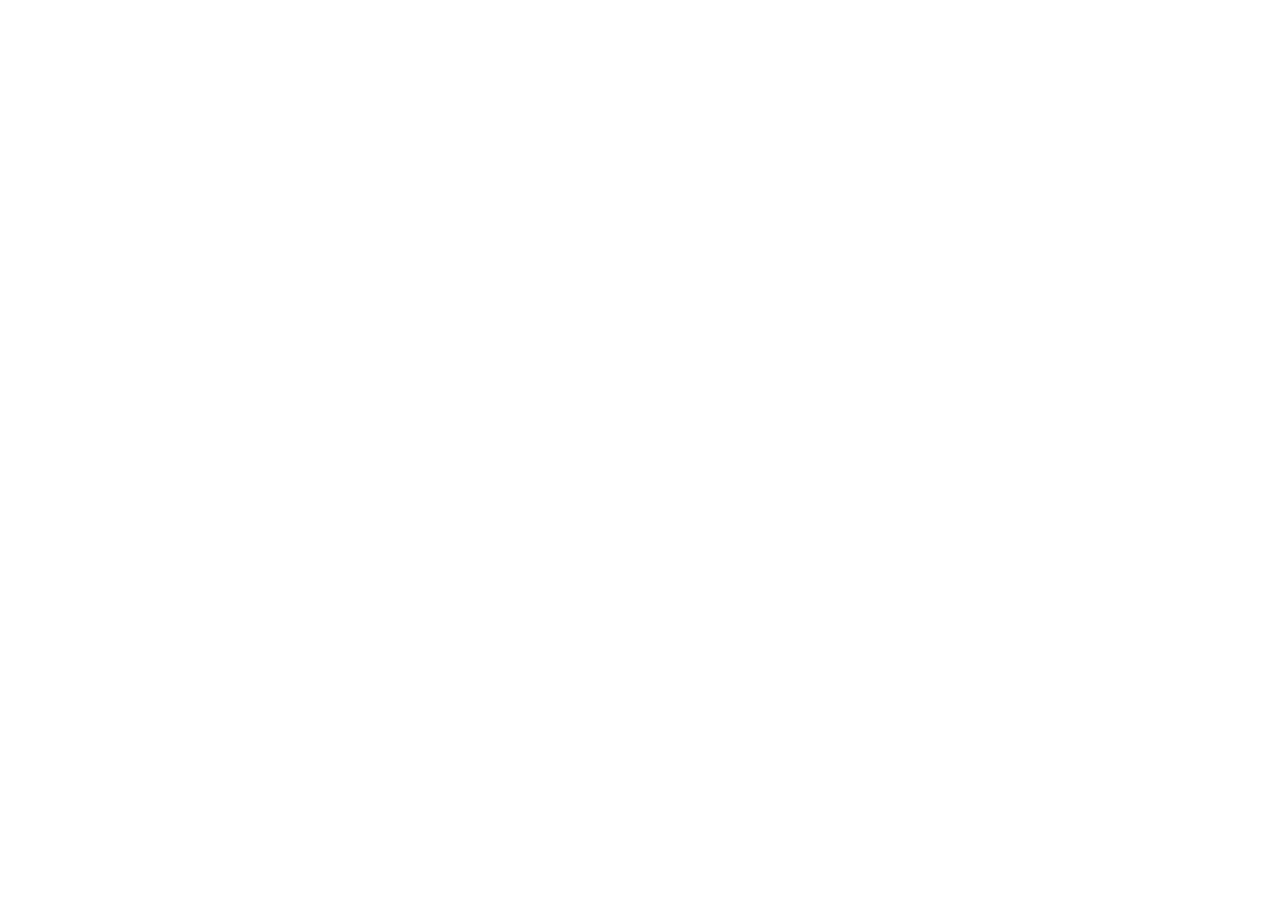
==== apps/ui/index.html @ 4446c1e8 "chore(ui): scaffold application shell" ====
<!DOCTYPE html>
<html lang="en">
  <head>
    <meta charset="UTF-8" />
    <title>Phoenix UI</title>
  </head>
  <body>
    <!-- UI application entry point. Implementation begins here when UI work is assigned. -->
  </body>
</html>
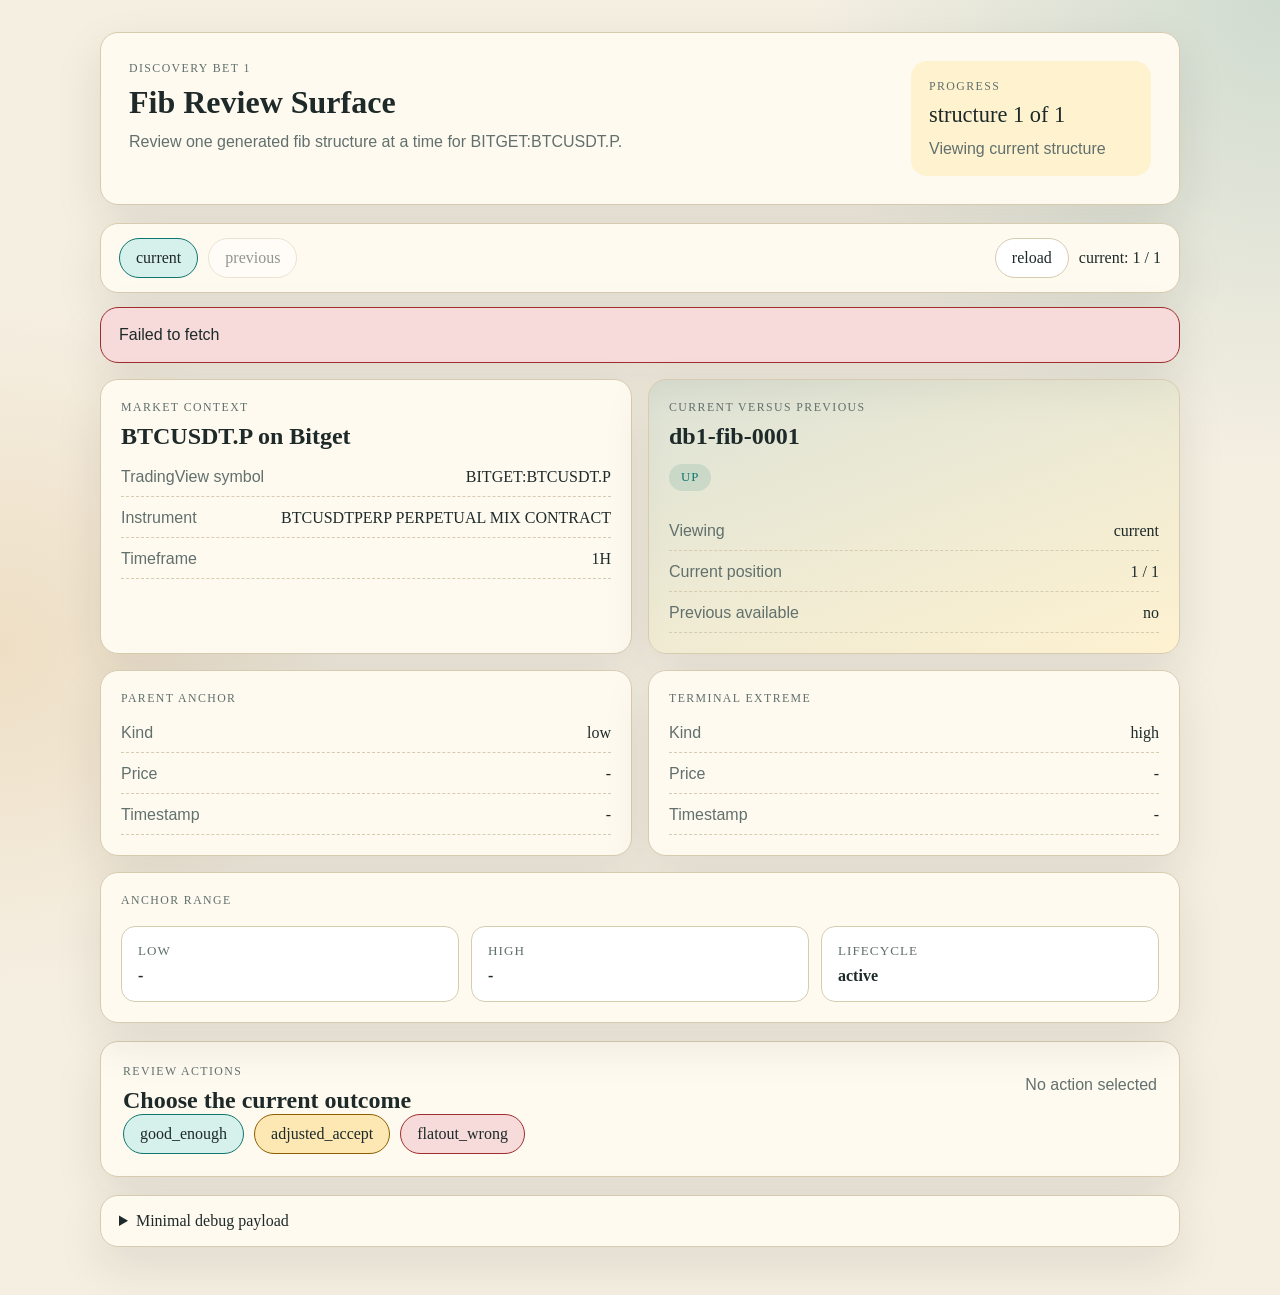
==== commit 51153d7c: "feat(db1): add first review surface for fib structures" ====
--- a/apps/ui/index.html
+++ b/apps/ui/index.html
@@ -2,9 +2,194 @@
 <html lang="en">
   <head>
     <meta charset="UTF-8" />
-    <title>Phoenix UI</title>
+    <meta name="viewport" content="width=device-width, initial-scale=1.0" />
+    <title>DB1 Review Surface</title>
+    <link rel="stylesheet" href="./review-surface.css" />
   </head>
   <body>
-    <!-- UI application entry point. Implementation begins here when UI work is assigned. -->
+    <main class="review-shell">
+      <header class="hero">
+        <div>
+          <p class="eyebrow">Discovery Bet 1</p>
+          <h1>Fib Review Surface</h1>
+          <p class="hero-copy">
+            Review one generated fib structure at a time for
+            <span id="market-symbol">BITGET:BTCUSDT.P</span>.
+          </p>
+        </div>
+        <div class="progress-panel">
+          <p class="panel-label">Progress</p>
+          <p class="progress-value" id="progress-label">structure 1 of 1</p>
+          <p class="panel-subtext" id="toggle-state">Viewing current structure</p>
+        </div>
+      </header>
+
+      <section class="toolbar">
+        <div class="toggle-group" role="group" aria-label="Structure toggle">
+          <button id="show-current-button" class="toggle-button is-active" type="button">
+            current
+          </button>
+          <button id="show-previous-button" class="toggle-button" type="button" disabled>
+            previous
+          </button>
+        </div>
+        <div class="position-group">
+          <button id="reload-button" class="secondary-button" type="button">reload</button>
+          <span id="position-summary">current: 1 / 1</span>
+        </div>
+      </section>
+
+      <section id="status-banner" class="status-banner" aria-live="polite"></section>
+
+      <section class="structure-grid">
+        <article class="summary-card">
+          <p class="card-label">Market Context</p>
+          <h2 id="market-context-title">BTCUSDT.P on Bitget</h2>
+          <dl class="detail-list">
+            <div>
+              <dt>TradingView symbol</dt>
+              <dd id="market-context-symbol">BITGET:BTCUSDT.P</dd>
+            </div>
+            <div>
+              <dt>Instrument</dt>
+              <dd id="market-context-instrument">BTCUSDTPERP PERPETUAL MIX CONTRACT</dd>
+            </div>
+            <div>
+              <dt>Timeframe</dt>
+              <dd id="market-context-timeframe">1H</dd>
+            </div>
+          </dl>
+        </article>
+
+        <article class="summary-card accent-card">
+          <p class="card-label">Current Versus Previous</p>
+          <h2 id="structure-id">db1-fib-0001</h2>
+          <p class="direction-chip" id="direction-chip">up</p>
+          <dl class="detail-list">
+            <div>
+              <dt>Viewing</dt>
+              <dd id="viewing-label">current</dd>
+            </div>
+            <div>
+              <dt>Current position</dt>
+              <dd id="progress-position">1 / 1</dd>
+            </div>
+            <div>
+              <dt>Previous available</dt>
+              <dd id="previous-availability">no</dd>
+            </div>
+          </dl>
+        </article>
+
+        <article class="summary-card">
+          <p class="card-label">Parent Anchor</p>
+          <dl class="detail-list">
+            <div>
+              <dt>Kind</dt>
+              <dd id="parent-anchor-kind">low</dd>
+            </div>
+            <div>
+              <dt>Price</dt>
+              <dd id="parent-anchor-price">-</dd>
+            </div>
+            <div>
+              <dt>Timestamp</dt>
+              <dd id="parent-anchor-timestamp">-</dd>
+            </div>
+          </dl>
+        </article>
+
+        <article class="summary-card">
+          <p class="card-label">Terminal Extreme</p>
+          <dl class="detail-list">
+            <div>
+              <dt>Kind</dt>
+              <dd id="terminal-extreme-kind">high</dd>
+            </div>
+            <div>
+              <dt>Price</dt>
+              <dd id="terminal-extreme-price">-</dd>
+            </div>
+            <div>
+              <dt>Timestamp</dt>
+              <dd id="terminal-extreme-timestamp">-</dd>
+            </div>
+          </dl>
+        </article>
+
+        <article class="summary-card wide-card">
+          <p class="card-label">Anchor Range</p>
+          <div class="range-strip">
+            <div>
+              <span class="range-label">Low</span>
+              <strong id="anchor-range-low">-</strong>
+            </div>
+            <div>
+              <span class="range-label">High</span>
+              <strong id="anchor-range-high">-</strong>
+            </div>
+            <div>
+              <span class="range-label">Lifecycle</span>
+              <strong id="lifecycle-state">active</strong>
+            </div>
+          </div>
+        </article>
+      </section>
+
+      <section class="actions-panel">
+        <div class="actions-header">
+          <div>
+            <p class="card-label">Review Actions</p>
+            <h2>Choose the current outcome</h2>
+          </div>
+          <p id="pending-action" class="pending-action">No action selected</p>
+        </div>
+
+        <div class="action-buttons">
+          <button id="good-enough-button" class="action-button approve" type="button">
+            good_enough
+          </button>
+          <button id="adjusted-accept-button" class="action-button adjust" type="button">
+            adjusted_accept
+          </button>
+          <button id="flatout-wrong-button" class="action-button reject" type="button">
+            flatout_wrong
+          </button>
+        </div>
+
+        <section id="adjustment-panel" class="adjustment-panel is-hidden">
+          <div>
+            <p class="card-label">Adjustment Mode</p>
+            <h3>Confirm adjusted_accept without advancing early</h3>
+            <p class="adjustment-copy">
+              Stay on the current structure, review the key fields, then finalise when ready.
+            </p>
+          </div>
+          <label class="adjustment-notes" for="adjustment-note-input">
+            Minimal local note
+          </label>
+          <textarea
+            id="adjustment-note-input"
+            rows="3"
+            placeholder="Local in-memory note for this review only"
+          ></textarea>
+          <div class="adjustment-actions">
+            <button id="cancel-adjustment-button" class="secondary-button" type="button">
+              cancel adjustment
+            </button>
+            <button id="finalise-adjustment-button" class="action-button adjust" type="button">
+              finalise adjusted_accept
+            </button>
+          </div>
+        </section>
+      </section>
+
+      <details class="debug-panel">
+        <summary>Minimal debug payload</summary>
+        <pre id="debug-payload">Waiting for review payload...</pre>
+      </details>
+    </main>
+
+    <script src="./review-surface.js"></script>
   </body>
 </html>
--- a/apps/ui/review-surface.css
+++ b/apps/ui/review-surface.css
@@ -0,0 +1,320 @@
+:root {
+  color-scheme: light;
+  --bg: #f5efe2;
+  --panel: #fffaf0;
+  --panel-strong: #fff2cf;
+  --ink: #1d2a29;
+  --muted: #61706d;
+  --line: #d7ccb0;
+  --accent: #0f766e;
+  --accent-soft: #d6f0eb;
+  --danger: #9f2d2d;
+  --danger-soft: #f7dada;
+  --warning: #8b5e00;
+  --warning-soft: #fde7b2;
+  --shadow: 0 18px 48px rgba(34, 30, 20, 0.1);
+  font-family: Georgia, "Times New Roman", serif;
+}
+
+* {
+  box-sizing: border-box;
+}
+
+body {
+  margin: 0;
+  min-height: 100vh;
+  background:
+    radial-gradient(circle at top right, rgba(15, 118, 110, 0.16), transparent 26%),
+    radial-gradient(circle at left center, rgba(196, 120, 16, 0.14), transparent 24%),
+    var(--bg);
+  color: var(--ink);
+}
+
+.review-shell {
+  max-width: 1120px;
+  margin: 0 auto;
+  padding: 32px 20px 48px;
+}
+
+.hero,
+.toolbar,
+.summary-card,
+.actions-panel,
+.debug-panel,
+.status-banner {
+  background: var(--panel);
+  border: 1px solid var(--line);
+  border-radius: 18px;
+  box-shadow: var(--shadow);
+}
+
+.hero {
+  display: flex;
+  justify-content: space-between;
+  gap: 24px;
+  padding: 28px;
+  margin-bottom: 18px;
+}
+
+.eyebrow,
+.card-label,
+.panel-label {
+  margin: 0 0 8px;
+  text-transform: uppercase;
+  letter-spacing: 0.12em;
+  font-size: 0.74rem;
+  color: var(--muted);
+}
+
+.hero h1,
+.actions-header h2,
+.summary-card h2,
+.adjustment-panel h3 {
+  margin: 0;
+  font-weight: 600;
+}
+
+.hero-copy,
+.panel-subtext,
+.adjustment-copy,
+.pending-action {
+  margin: 12px 0 0;
+  color: var(--muted);
+  font-family: "Trebuchet MS", sans-serif;
+}
+
+.progress-panel {
+  min-width: 240px;
+  padding: 18px;
+  border-radius: 16px;
+  background: var(--panel-strong);
+}
+
+.progress-value {
+  margin: 0;
+  font-size: 1.4rem;
+}
+
+.toolbar {
+  display: flex;
+  justify-content: space-between;
+  gap: 16px;
+  align-items: center;
+  padding: 14px 18px;
+  margin-bottom: 14px;
+}
+
+.toggle-group,
+.position-group,
+.action-buttons,
+.adjustment-actions {
+  display: flex;
+  gap: 10px;
+  flex-wrap: wrap;
+  align-items: center;
+}
+
+.toggle-button,
+.secondary-button,
+.action-button {
+  border: 1px solid var(--line);
+  border-radius: 999px;
+  padding: 10px 16px;
+  background: #fff;
+  color: var(--ink);
+  font: inherit;
+  cursor: pointer;
+}
+
+.toggle-button.is-active {
+  background: var(--accent-soft);
+  border-color: var(--accent);
+}
+
+.toggle-button:disabled,
+.secondary-button:disabled,
+.action-button:disabled {
+  opacity: 0.48;
+  cursor: not-allowed;
+}
+
+.status-banner {
+  min-height: 56px;
+  padding: 16px 18px;
+  margin-bottom: 16px;
+  display: flex;
+  align-items: center;
+  font-family: "Trebuchet MS", sans-serif;
+}
+
+.status-banner.is-warning {
+  background: var(--warning-soft);
+  border-color: var(--warning);
+}
+
+.status-banner.is-error {
+  background: var(--danger-soft);
+  border-color: var(--danger);
+}
+
+.structure-grid {
+  display: grid;
+  grid-template-columns: repeat(2, minmax(0, 1fr));
+  gap: 16px;
+}
+
+.summary-card {
+  padding: 20px;
+}
+
+.accent-card {
+  background: linear-gradient(160deg, rgba(15, 118, 110, 0.1), rgba(255, 242, 207, 0.9));
+}
+
+.wide-card {
+  grid-column: span 2;
+}
+
+.detail-list {
+  display: grid;
+  gap: 12px;
+  margin: 18px 0 0;
+}
+
+.detail-list div {
+  display: flex;
+  justify-content: space-between;
+  gap: 16px;
+  padding-bottom: 10px;
+  border-bottom: 1px dashed var(--line);
+}
+
+.detail-list dt {
+  color: var(--muted);
+  font-family: "Trebuchet MS", sans-serif;
+}
+
+.detail-list dd {
+  margin: 0;
+  text-align: right;
+}
+
+.direction-chip {
+  display: inline-flex;
+  margin-top: 14px;
+  padding: 6px 12px;
+  border-radius: 999px;
+  background: rgba(15, 118, 110, 0.12);
+  color: var(--accent);
+  text-transform: uppercase;
+  letter-spacing: 0.08em;
+  font-size: 0.8rem;
+}
+
+.range-strip {
+  display: grid;
+  grid-template-columns: repeat(3, minmax(0, 1fr));
+  gap: 12px;
+  margin-top: 18px;
+}
+
+.range-strip div {
+  padding: 16px;
+  border-radius: 14px;
+  background: #fff;
+  border: 1px solid var(--line);
+}
+
+.range-label {
+  display: block;
+  margin-bottom: 8px;
+  color: var(--muted);
+  font-size: 0.82rem;
+  text-transform: uppercase;
+  letter-spacing: 0.08em;
+}
+
+.actions-panel {
+  margin-top: 18px;
+  padding: 22px;
+}
+
+.actions-header {
+  display: flex;
+  justify-content: space-between;
+  gap: 20px;
+  align-items: start;
+}
+
+.action-button.approve {
+  background: var(--accent-soft);
+  border-color: var(--accent);
+}
+
+.action-button.adjust {
+  background: var(--warning-soft);
+  border-color: var(--warning);
+}
+
+.action-button.reject {
+  background: var(--danger-soft);
+  border-color: var(--danger);
+}
+
+.adjustment-panel {
+  margin-top: 18px;
+  padding: 18px;
+  border-radius: 16px;
+  background: #fff;
+  border: 1px dashed var(--warning);
+}
+
+.adjustment-panel.is-hidden {
+  display: none;
+}
+
+.adjustment-notes {
+  display: block;
+  margin: 16px 0 8px;
+  font-family: "Trebuchet MS", sans-serif;
+}
+
+#adjustment-note-input {
+  width: 100%;
+  padding: 12px;
+  border-radius: 12px;
+  border: 1px solid var(--line);
+  background: #fffdf6;
+  font: inherit;
+}
+
+.debug-panel {
+  margin-top: 18px;
+  padding: 16px 18px;
+}
+
+.debug-panel pre {
+  overflow: auto;
+  white-space: pre-wrap;
+  font-size: 0.84rem;
+}
+
+@media (max-width: 780px) {
+  .hero,
+  .toolbar,
+  .actions-header {
+    flex-direction: column;
+  }
+
+  .structure-grid {
+    grid-template-columns: 1fr;
+  }
+
+  .wide-card {
+    grid-column: span 1;
+  }
+
+  .range-strip {
+    grid-template-columns: 1fr;
+  }
+}
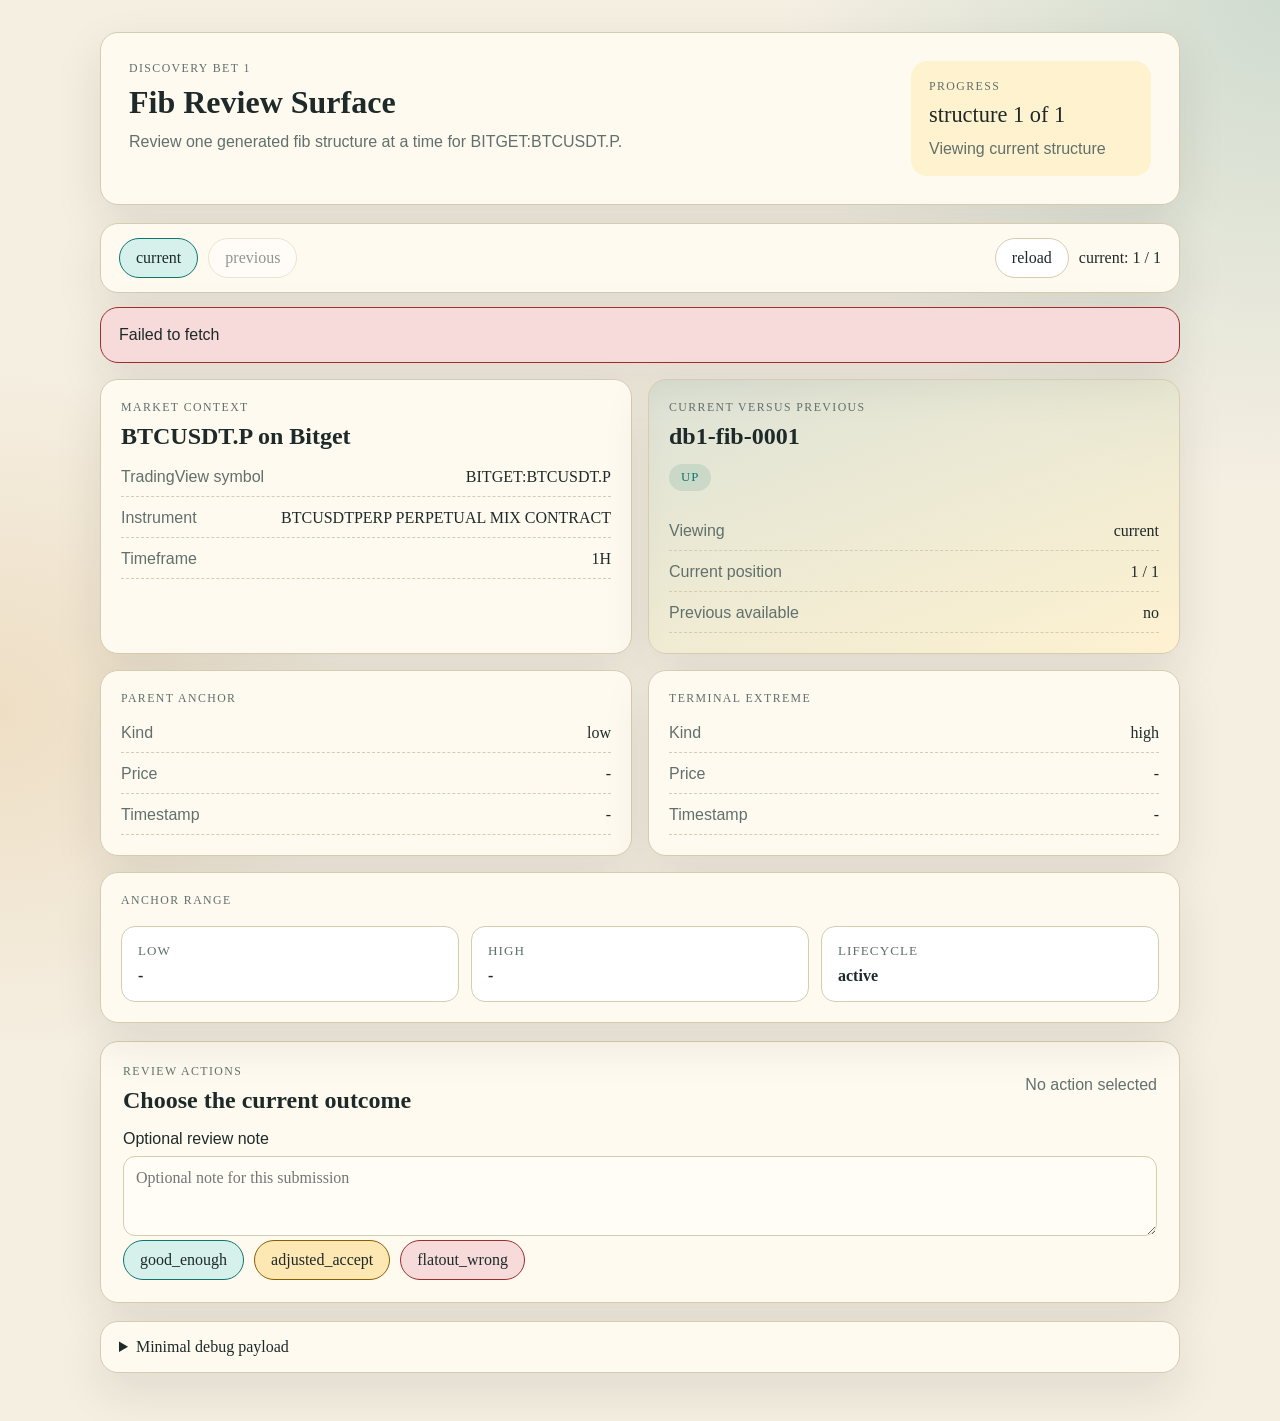
==== commit 7c67de80: "feat(db1): add review writeback for fib review surface" ====
--- a/apps/ui/index.html
+++ b/apps/ui/index.html
@@ -145,6 +145,13 @@
           <p id="pending-action" class="pending-action">No action selected</p>
         </div>
 
+        <label class="adjustment-notes" for="review-note-input">Optional review note</label>
+        <textarea
+          id="review-note-input"
+          rows="3"
+          placeholder="Optional note for this submission"
+        ></textarea>
+
         <div class="action-buttons">
           <button id="good-enough-button" class="action-button approve" type="button">
             good_enough
@@ -166,13 +173,31 @@
             </p>
           </div>
           <label class="adjustment-notes" for="adjustment-note-input">
-            Minimal local note
+            Adjustment mode local note
           </label>
           <textarea
             id="adjustment-note-input"
             rows="3"
             placeholder="Local in-memory note for this review only"
           ></textarea>
+          <div class="adjustment-grid">
+            <label>
+              Adjusted parent anchor timestamp
+              <input id="adjusted-parent-anchor-timestamp" type="text" />
+            </label>
+            <label>
+              Adjusted parent anchor price
+              <input id="adjusted-parent-anchor-price" type="number" step="0.01" />
+            </label>
+            <label>
+              Adjusted terminal extreme timestamp
+              <input id="adjusted-terminal-extreme-timestamp" type="text" />
+            </label>
+            <label>
+              Adjusted terminal extreme price
+              <input id="adjusted-terminal-extreme-price" type="number" step="0.01" />
+            </label>
+          </div>
           <div class="adjustment-actions">
             <button id="cancel-adjustment-button" class="secondary-button" type="button">
               cancel adjustment
--- a/apps/ui/review-surface.css
+++ b/apps/ui/review-surface.css
@@ -288,6 +288,29 @@
   font: inherit;
 }
 
+#review-note-input,
+.adjustment-grid input {
+  width: 100%;
+  padding: 12px;
+  border-radius: 12px;
+  border: 1px solid var(--line);
+  background: #fffdf6;
+  font: inherit;
+}
+
+.adjustment-grid {
+  display: grid;
+  grid-template-columns: repeat(2, minmax(0, 1fr));
+  gap: 12px;
+  margin: 16px 0;
+}
+
+.adjustment-grid label {
+  display: grid;
+  gap: 8px;
+  font-family: "Trebuchet MS", sans-serif;
+}
+
 .debug-panel {
   margin-top: 18px;
   padding: 16px 18px;
@@ -317,4 +340,8 @@
   .range-strip {
     grid-template-columns: 1fr;
   }
+
+  .adjustment-grid {
+    grid-template-columns: 1fr;
+  }
 }
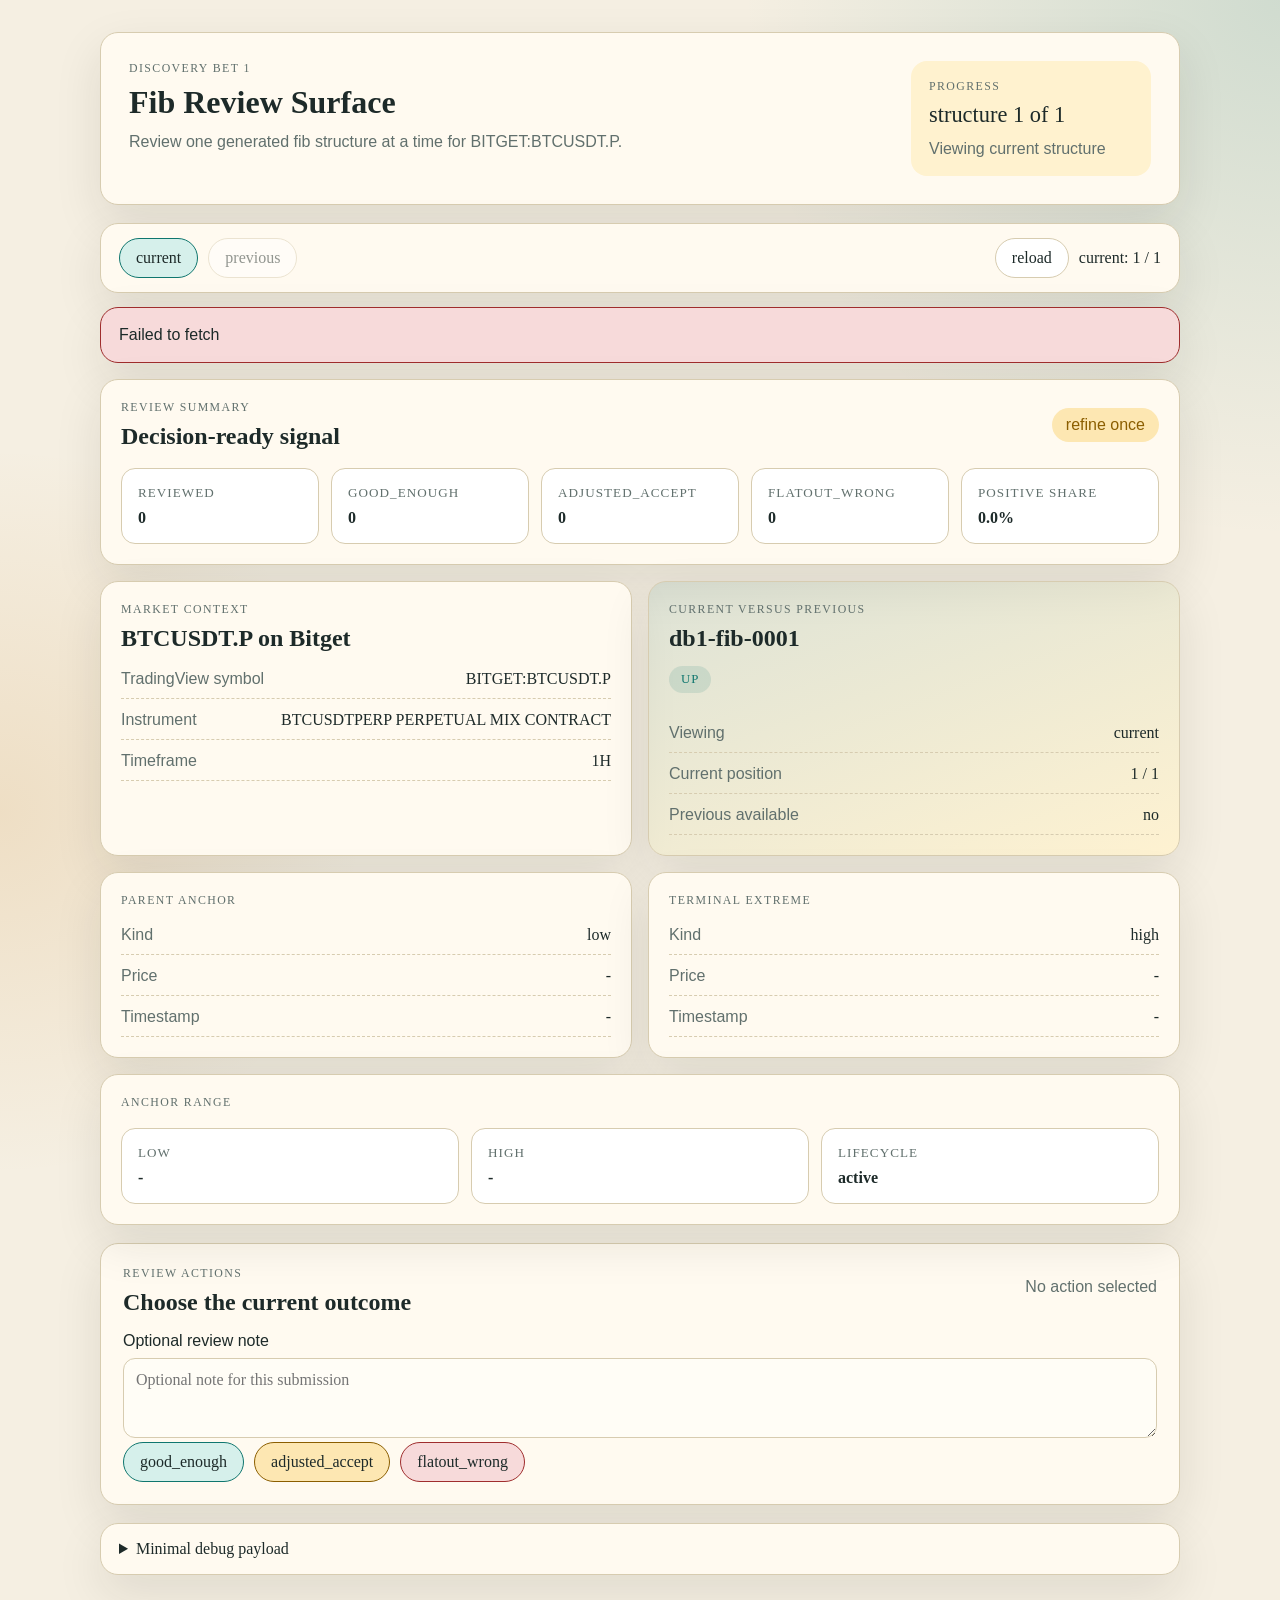
==== commit c300576d: "feat(db1): add narrow review summary output" ====
--- a/apps/ui/index.html
+++ b/apps/ui/index.html
@@ -41,6 +41,46 @@
 
       <section id="status-banner" class="status-banner" aria-live="polite"></section>
 
+      <section class="summary-strip">
+        <article class="summary-card review-summary-card">
+          <div class="summary-header">
+            <div>
+              <p class="card-label">Review Summary</p>
+              <h2>Decision-ready signal</h2>
+            </div>
+            <p id="summary-readiness-hint" class="readiness-chip">refine once</p>
+          </div>
+
+          <div class="summary-metrics">
+            <div class="metric-tile">
+              <span class="range-label">Reviewed</span>
+              <strong id="summary-total-reviewed">0</strong>
+            </div>
+            <div class="metric-tile">
+              <span class="range-label">good_enough</span>
+              <strong id="summary-good-enough">0</strong>
+            </div>
+            <div class="metric-tile">
+              <span class="range-label">adjusted_accept</span>
+              <strong id="summary-adjusted-accept">0</strong>
+            </div>
+            <div class="metric-tile">
+              <span class="range-label">flatout_wrong</span>
+              <strong id="summary-flatout-wrong">0</strong>
+            </div>
+            <div class="metric-tile">
+              <span class="range-label">Positive Share</span>
+              <strong id="summary-positive-share">0.0%</strong>
+            </div>
+          </div>
+
+          <div id="wrong-case-summary-block" class="summary-notes is-hidden">
+            <p class="card-label">Wrong-case notes</p>
+            <ul id="wrong-case-reason-list" class="reason-list"></ul>
+          </div>
+        </article>
+      </section>
+
       <section class="structure-grid">
         <article class="summary-card">
           <p class="card-label">Market Context</p>
--- a/apps/ui/review-surface.css
+++ b/apps/ui/review-surface.css
@@ -157,6 +157,74 @@
   border-color: var(--danger);
 }
 
+.summary-strip {
+  margin-bottom: 16px;
+}
+
+.review-summary-card {
+  padding: 20px;
+}
+
+.summary-header {
+  display: flex;
+  justify-content: space-between;
+  gap: 20px;
+  align-items: center;
+}
+
+.summary-metrics {
+  display: grid;
+  grid-template-columns: repeat(5, minmax(0, 1fr));
+  gap: 12px;
+  margin-top: 18px;
+}
+
+.metric-tile,
+.summary-notes {
+  padding: 16px;
+  border-radius: 14px;
+  background: #fff;
+  border: 1px solid var(--line);
+}
+
+.readiness-chip {
+  display: inline-flex;
+  align-items: center;
+  justify-content: center;
+  margin: 0;
+  padding: 8px 14px;
+  border-radius: 999px;
+  background: var(--warning-soft);
+  color: var(--warning);
+  text-transform: lowercase;
+  font-family: "Trebuchet MS", sans-serif;
+}
+
+.readiness-chip.is-continue {
+  background: var(--accent-soft);
+  color: var(--accent);
+}
+
+.readiness-chip.is-kill {
+  background: var(--danger-soft);
+  color: var(--danger);
+}
+
+.summary-notes {
+  margin-top: 16px;
+}
+
+.summary-notes.is-hidden {
+  display: none;
+}
+
+.reason-list {
+  margin: 12px 0 0;
+  padding-left: 18px;
+  color: var(--muted);
+  font-family: "Trebuchet MS", sans-serif;
+}
+
 .structure-grid {
   display: grid;
   grid-template-columns: repeat(2, minmax(0, 1fr));
@@ -325,7 +393,8 @@
 @media (max-width: 780px) {
   .hero,
   .toolbar,
-  .actions-header {
+  .actions-header,
+  .summary-header {
     flex-direction: column;
   }
 
@@ -333,6 +402,10 @@
     grid-template-columns: 1fr;
   }
 
+  .summary-metrics {
+    grid-template-columns: 1fr 1fr;
+  }
+
   .wide-card {
     grid-column: span 1;
   }
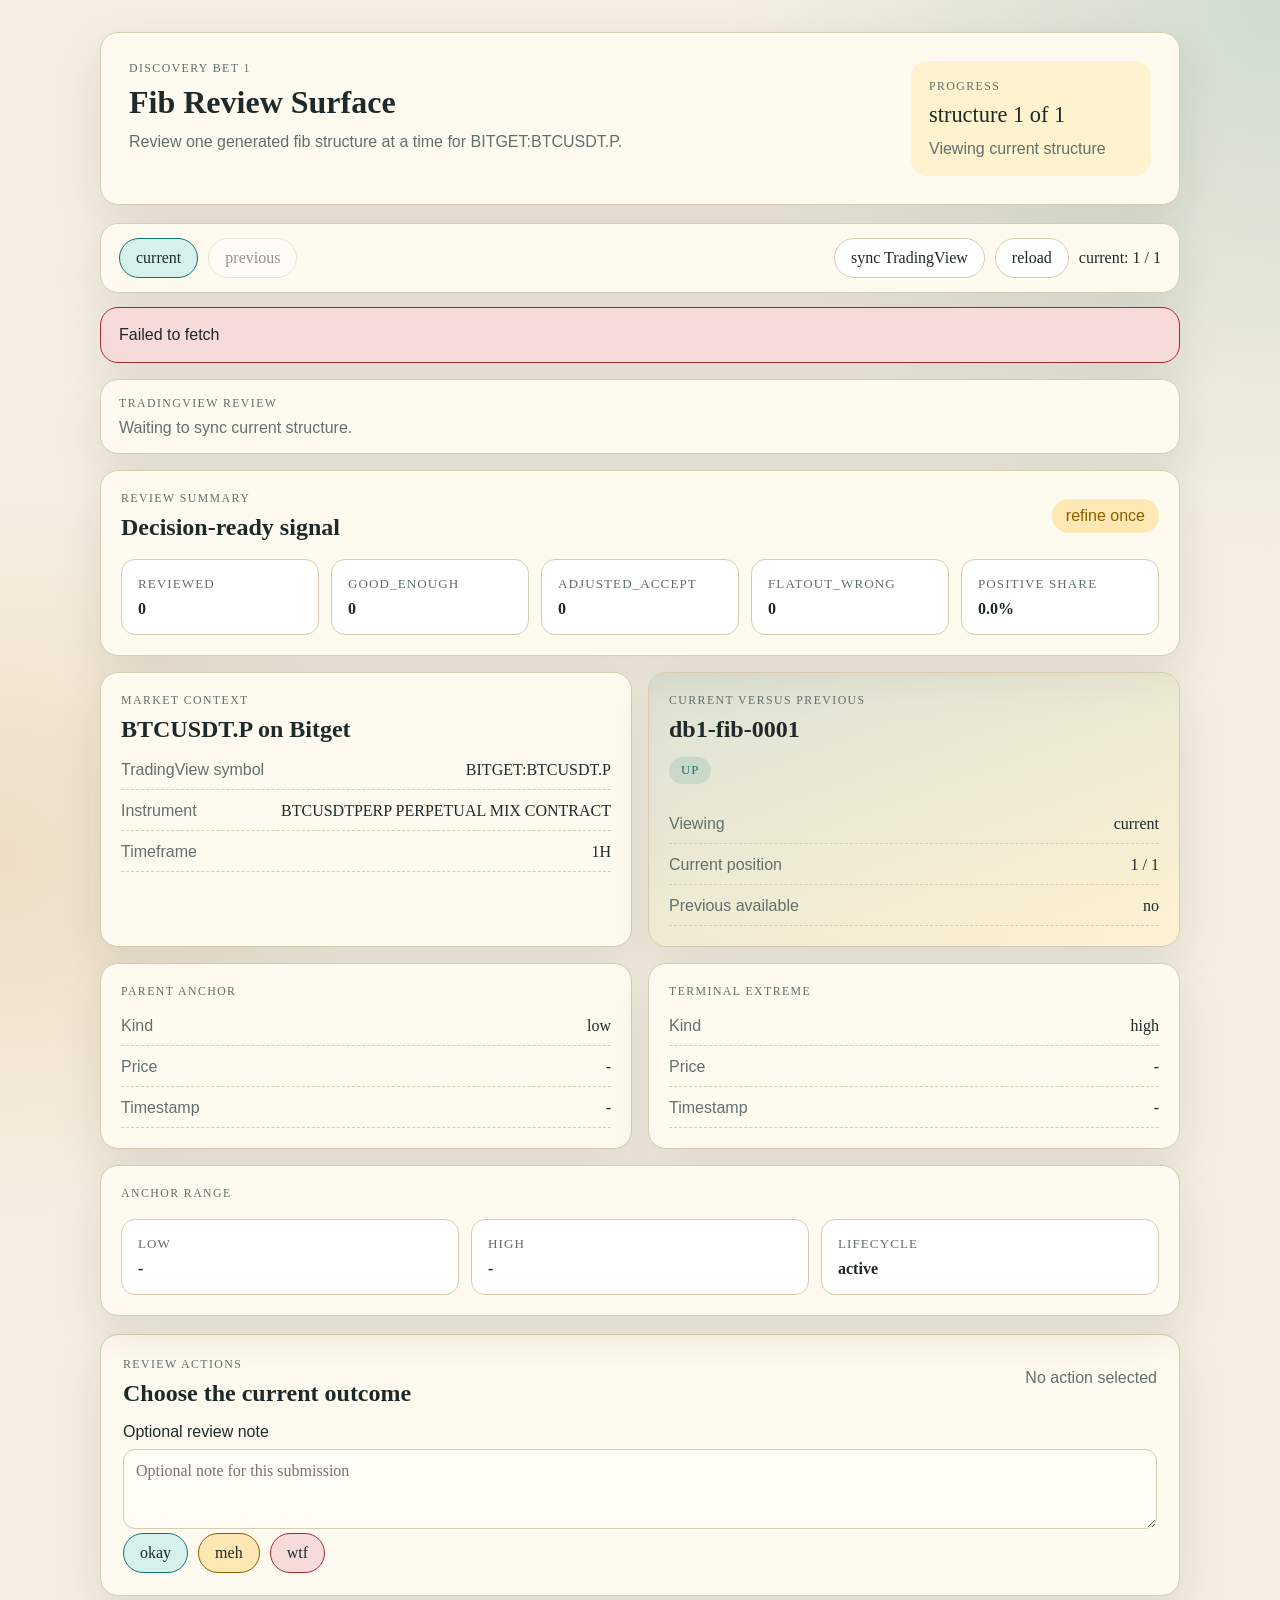
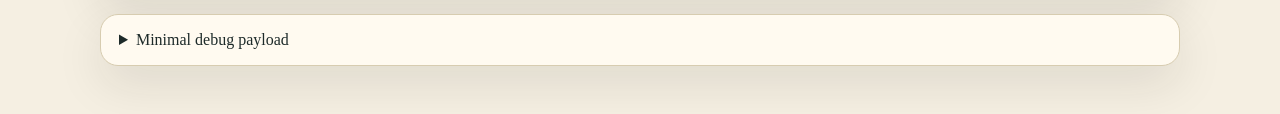
==== commit 01154e7e: "C9.W1: add hardened TradingView review sync slice" ====
--- a/apps/ui/index.html
+++ b/apps/ui/index.html
@@ -34,12 +34,20 @@
           </button>
         </div>
         <div class="position-group">
+          <button id="sync-chart-button" class="secondary-button" type="button">
+            sync TradingView
+          </button>
           <button id="reload-button" class="secondary-button" type="button">reload</button>
           <span id="position-summary">current: 1 / 1</span>
         </div>
       </section>
 
       <section id="status-banner" class="status-banner" aria-live="polite"></section>
+
+      <section class="sync-banner">
+        <p class="card-label">TradingView Review</p>
+        <p id="tradingview-status" class="sync-copy">Waiting to sync current structure.</p>
+      </section>
 
       <section class="summary-strip">
         <article class="summary-card review-summary-card">
@@ -194,59 +202,15 @@
 
         <div class="action-buttons">
           <button id="good-enough-button" class="action-button approve" type="button">
-            good_enough
+            okay
           </button>
           <button id="adjusted-accept-button" class="action-button adjust" type="button">
-            adjusted_accept
+            meh
           </button>
           <button id="flatout-wrong-button" class="action-button reject" type="button">
-            flatout_wrong
-          </button>
-        </div>
-
-        <section id="adjustment-panel" class="adjustment-panel is-hidden">
-          <div>
-            <p class="card-label">Adjustment Mode</p>
-            <h3>Confirm adjusted_accept without advancing early</h3>
-            <p class="adjustment-copy">
-              Stay on the current structure, review the key fields, then finalise when ready.
-            </p>
-          </div>
-          <label class="adjustment-notes" for="adjustment-note-input">
-            Adjustment mode local note
-          </label>
-          <textarea
-            id="adjustment-note-input"
-            rows="3"
-            placeholder="Local in-memory note for this review only"
-          ></textarea>
-          <div class="adjustment-grid">
-            <label>
-              Adjusted parent anchor timestamp
-              <input id="adjusted-parent-anchor-timestamp" type="text" />
-            </label>
-            <label>
-              Adjusted parent anchor price
-              <input id="adjusted-parent-anchor-price" type="number" step="0.01" />
-            </label>
-            <label>
-              Adjusted terminal extreme timestamp
-              <input id="adjusted-terminal-extreme-timestamp" type="text" />
-            </label>
-            <label>
-              Adjusted terminal extreme price
-              <input id="adjusted-terminal-extreme-price" type="number" step="0.01" />
-            </label>
-          </div>
-          <div class="adjustment-actions">
-            <button id="cancel-adjustment-button" class="secondary-button" type="button">
-              cancel adjustment
-            </button>
-            <button id="finalise-adjustment-button" class="action-button adjust" type="button">
-              finalise adjusted_accept
-            </button>
-          </div>
-        </section>
+            wtf
+          </button>
+        </div>
       </section>
 
       <details class="debug-panel">
--- a/apps/ui/review-surface.css
+++ b/apps/ui/review-surface.css
@@ -38,6 +38,7 @@
 
 .hero,
 .toolbar,
+.sync-banner,
 .summary-card,
 .actions-panel,
 .debug-panel,
@@ -155,6 +156,17 @@
 .status-banner.is-error {
   background: var(--danger-soft);
   border-color: var(--danger);
+}
+
+.sync-banner {
+  padding: 16px 18px;
+  margin-bottom: 16px;
+}
+
+.sync-copy {
+  margin: 0;
+  color: var(--muted);
+  font-family: "Trebuchet MS", sans-serif;
 }
 
 .summary-strip {
@@ -393,6 +405,7 @@
 @media (max-width: 780px) {
   .hero,
   .toolbar,
+  .sync-banner,
   .actions-header,
   .summary-header {
     flex-direction: column;
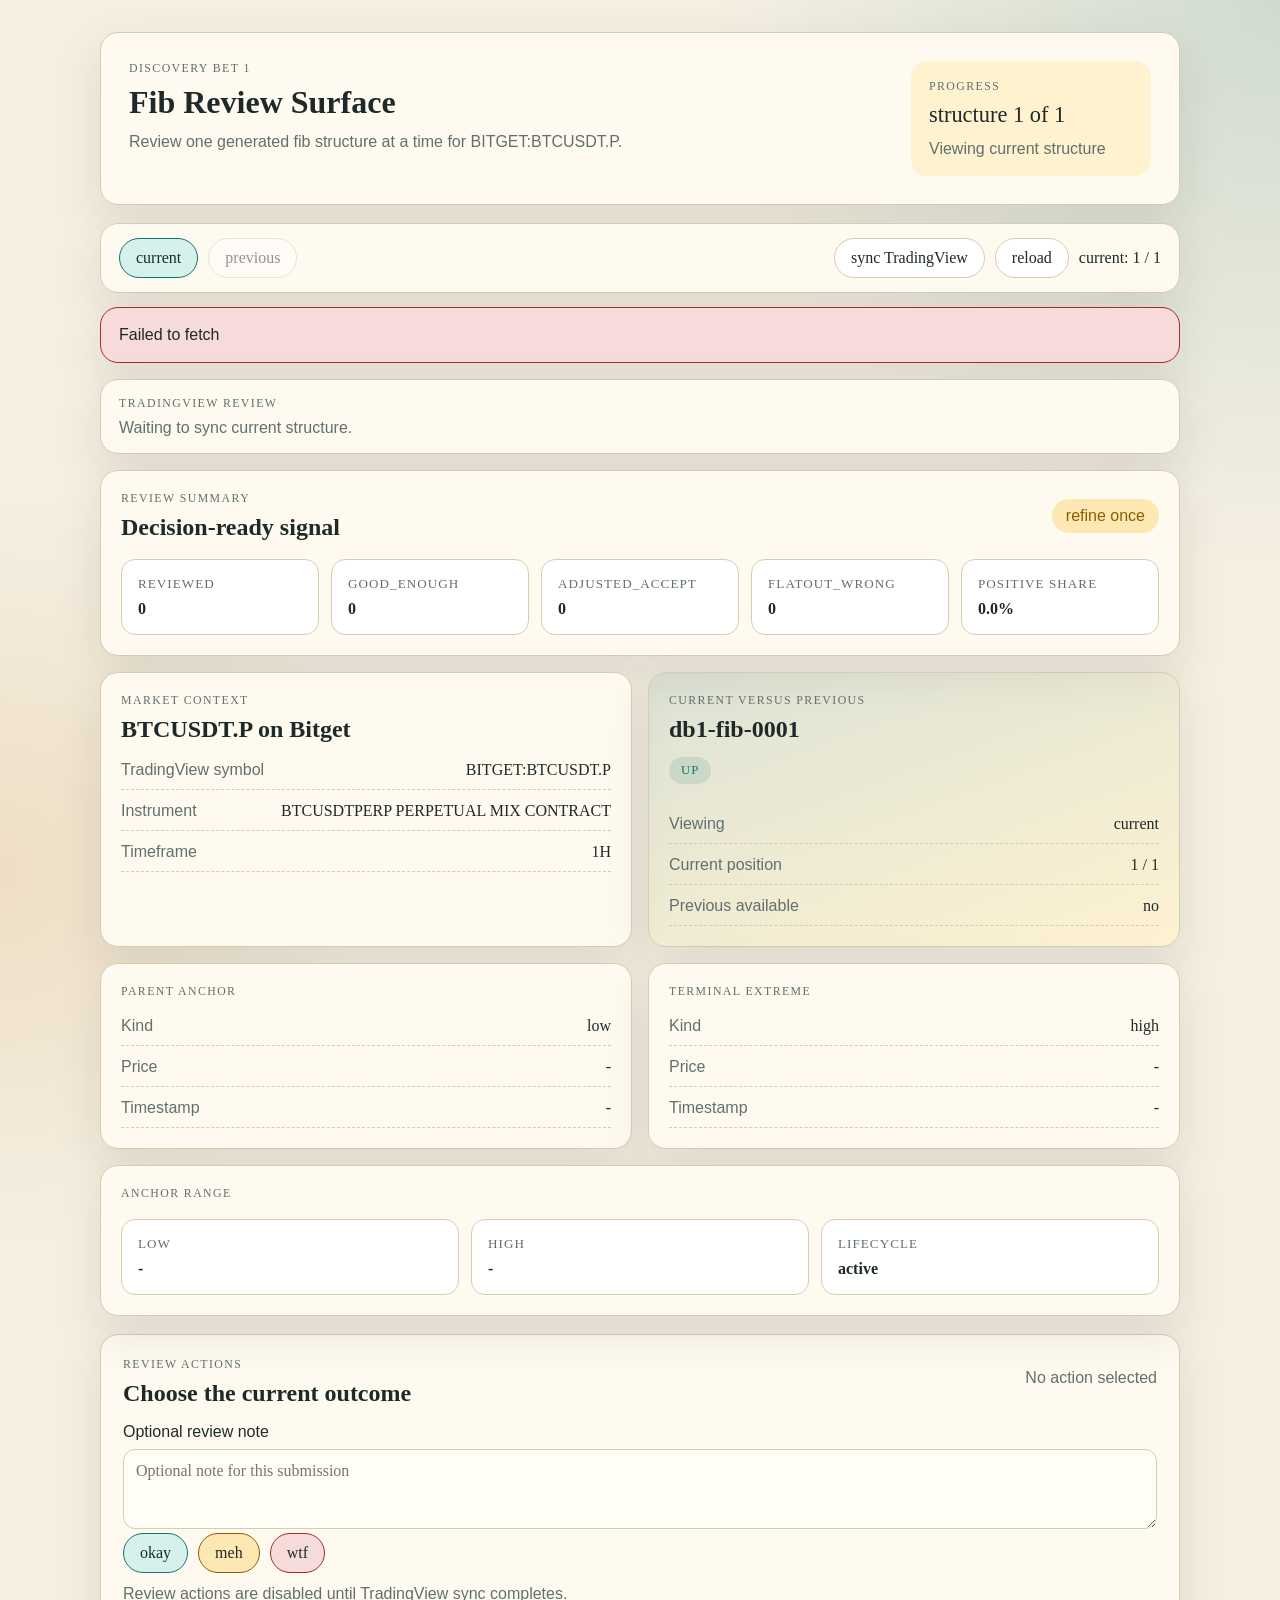
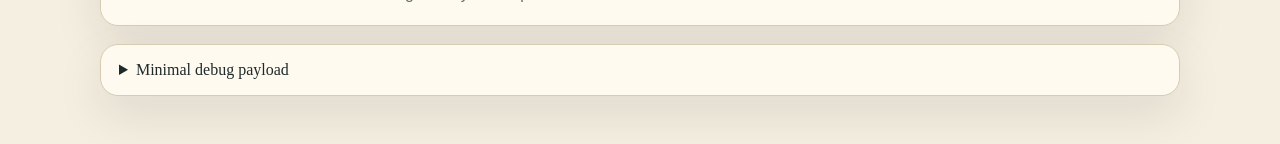
==== commit 4063bd0c: "C9.W2: add reviewer recovery and resilience" ====
--- a/apps/ui/index.html
+++ b/apps/ui/index.html
@@ -211,6 +211,10 @@
             wtf
           </button>
         </div>
+
+        <p id="review-lock-reason" class="review-lock-reason">
+          Review actions are disabled until TradingView sync completes.
+        </p>
       </section>
 
       <details class="debug-panel">
--- a/apps/ui/review-surface.css
+++ b/apps/ui/review-surface.css
@@ -78,7 +78,8 @@
 .hero-copy,
 .panel-subtext,
 .adjustment-copy,
-.pending-action {
+.pending-action,
+.review-lock-reason {
   margin: 12px 0 0;
   color: var(--muted);
   font-family: "Trebuchet MS", sans-serif;
@@ -167,6 +168,15 @@
   margin: 0;
   color: var(--muted);
   font-family: "Trebuchet MS", sans-serif;
+}
+
+.sync-copy.is-error,
+.review-lock-reason.is-error {
+  color: var(--danger);
+}
+
+.review-lock-reason.is-ready {
+  color: var(--accent);
 }
 
 .summary-strip {
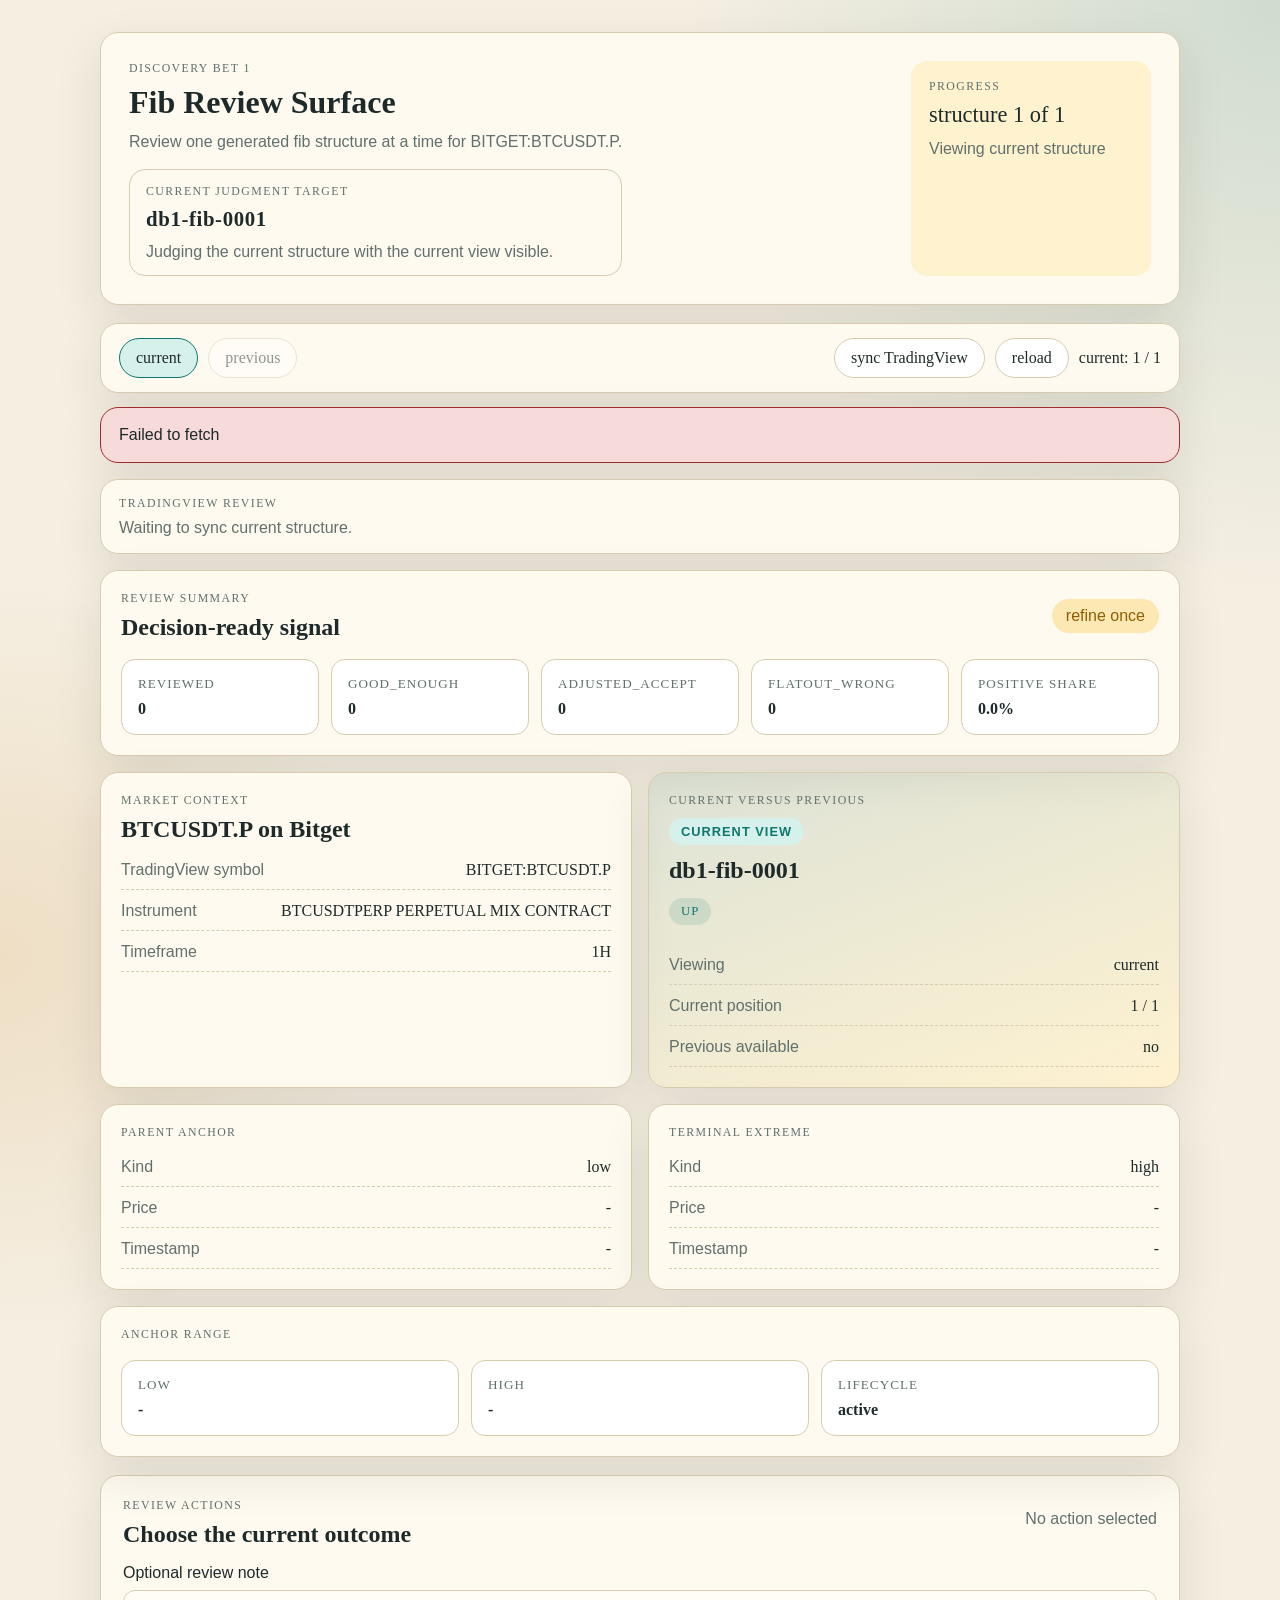
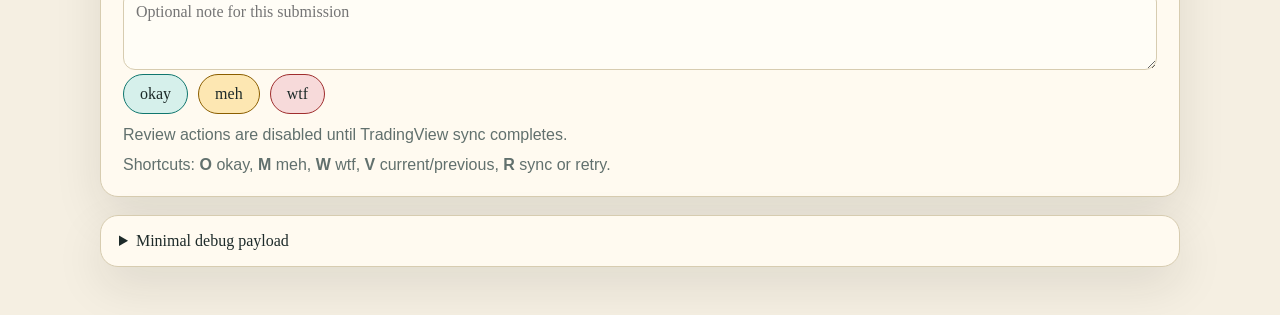
==== commit a8b9397d: "C9.W3: add reviewer throughput and clarity" ====
--- a/apps/ui/index.html
+++ b/apps/ui/index.html
@@ -16,6 +16,13 @@
             Review one generated fib structure at a time for
             <span id="market-symbol">BITGET:BTCUSDT.P</span>.
           </p>
+          <div class="review-target-strip">
+            <p class="card-label">Current Judgment Target</p>
+            <p id="review-target-id" class="review-target-id">db1-fib-0001</p>
+            <p id="comparison-mode-copy" class="comparison-mode-copy">
+              Judging the current structure with the current view visible.
+            </p>
+          </div>
         </div>
         <div class="progress-panel">
           <p class="panel-label">Progress</p>
@@ -109,8 +116,11 @@
           </dl>
         </article>
 
-        <article class="summary-card accent-card">
+        <article id="comparison-card" class="summary-card accent-card comparison-card is-current-view">
           <p class="card-label">Current Versus Previous</p>
+          <p id="comparison-mode-pill" class="comparison-mode-pill is-current-view">
+            current view
+          </p>
           <h2 id="structure-id">db1-fib-0001</h2>
           <p class="direction-chip" id="direction-chip">up</p>
           <dl class="detail-list">
@@ -215,6 +225,11 @@
         <p id="review-lock-reason" class="review-lock-reason">
           Review actions are disabled until TradingView sync completes.
         </p>
+
+        <p class="shortcut-hint">
+          Shortcuts: <strong>O</strong> okay, <strong>M</strong> meh, <strong>W</strong> wtf,
+          <strong>V</strong> current/previous, <strong>R</strong> sync or retry.
+        </p>
       </section>
 
       <details class="debug-panel">
--- a/apps/ui/review-surface.css
+++ b/apps/ui/review-surface.css
@@ -79,10 +79,27 @@
 .panel-subtext,
 .adjustment-copy,
 .pending-action,
-.review-lock-reason {
+.review-lock-reason,
+.comparison-mode-copy,
+.shortcut-hint {
   margin: 12px 0 0;
   color: var(--muted);
   font-family: "Trebuchet MS", sans-serif;
+}
+
+.review-target-strip {
+  margin-top: 18px;
+  padding: 14px 16px;
+  border-radius: 16px;
+  background: rgba(255, 250, 240, 0.92);
+  border: 1px solid var(--line);
+}
+
+.review-target-id {
+  margin: 0;
+  font-size: 1.3rem;
+  font-weight: 600;
+  letter-spacing: 0.03em;
 }
 
 .progress-panel {
@@ -259,6 +276,30 @@
 
 .accent-card {
   background: linear-gradient(160deg, rgba(15, 118, 110, 0.1), rgba(255, 242, 207, 0.9));
+}
+
+.comparison-card.is-previous-view {
+  background: linear-gradient(160deg, rgba(139, 94, 0, 0.16), rgba(255, 242, 207, 0.96));
+  border-color: var(--warning);
+}
+
+.comparison-mode-pill {
+  display: inline-flex;
+  margin: 2px 0 12px;
+  padding: 6px 12px;
+  border-radius: 999px;
+  background: var(--accent-soft);
+  color: var(--accent);
+  font-family: "Trebuchet MS", sans-serif;
+  font-size: 0.8rem;
+  font-weight: 600;
+  letter-spacing: 0.08em;
+  text-transform: uppercase;
+}
+
+.comparison-mode-pill.is-previous-view {
+  background: var(--warning-soft);
+  color: var(--warning);
 }
 
 .wide-card {
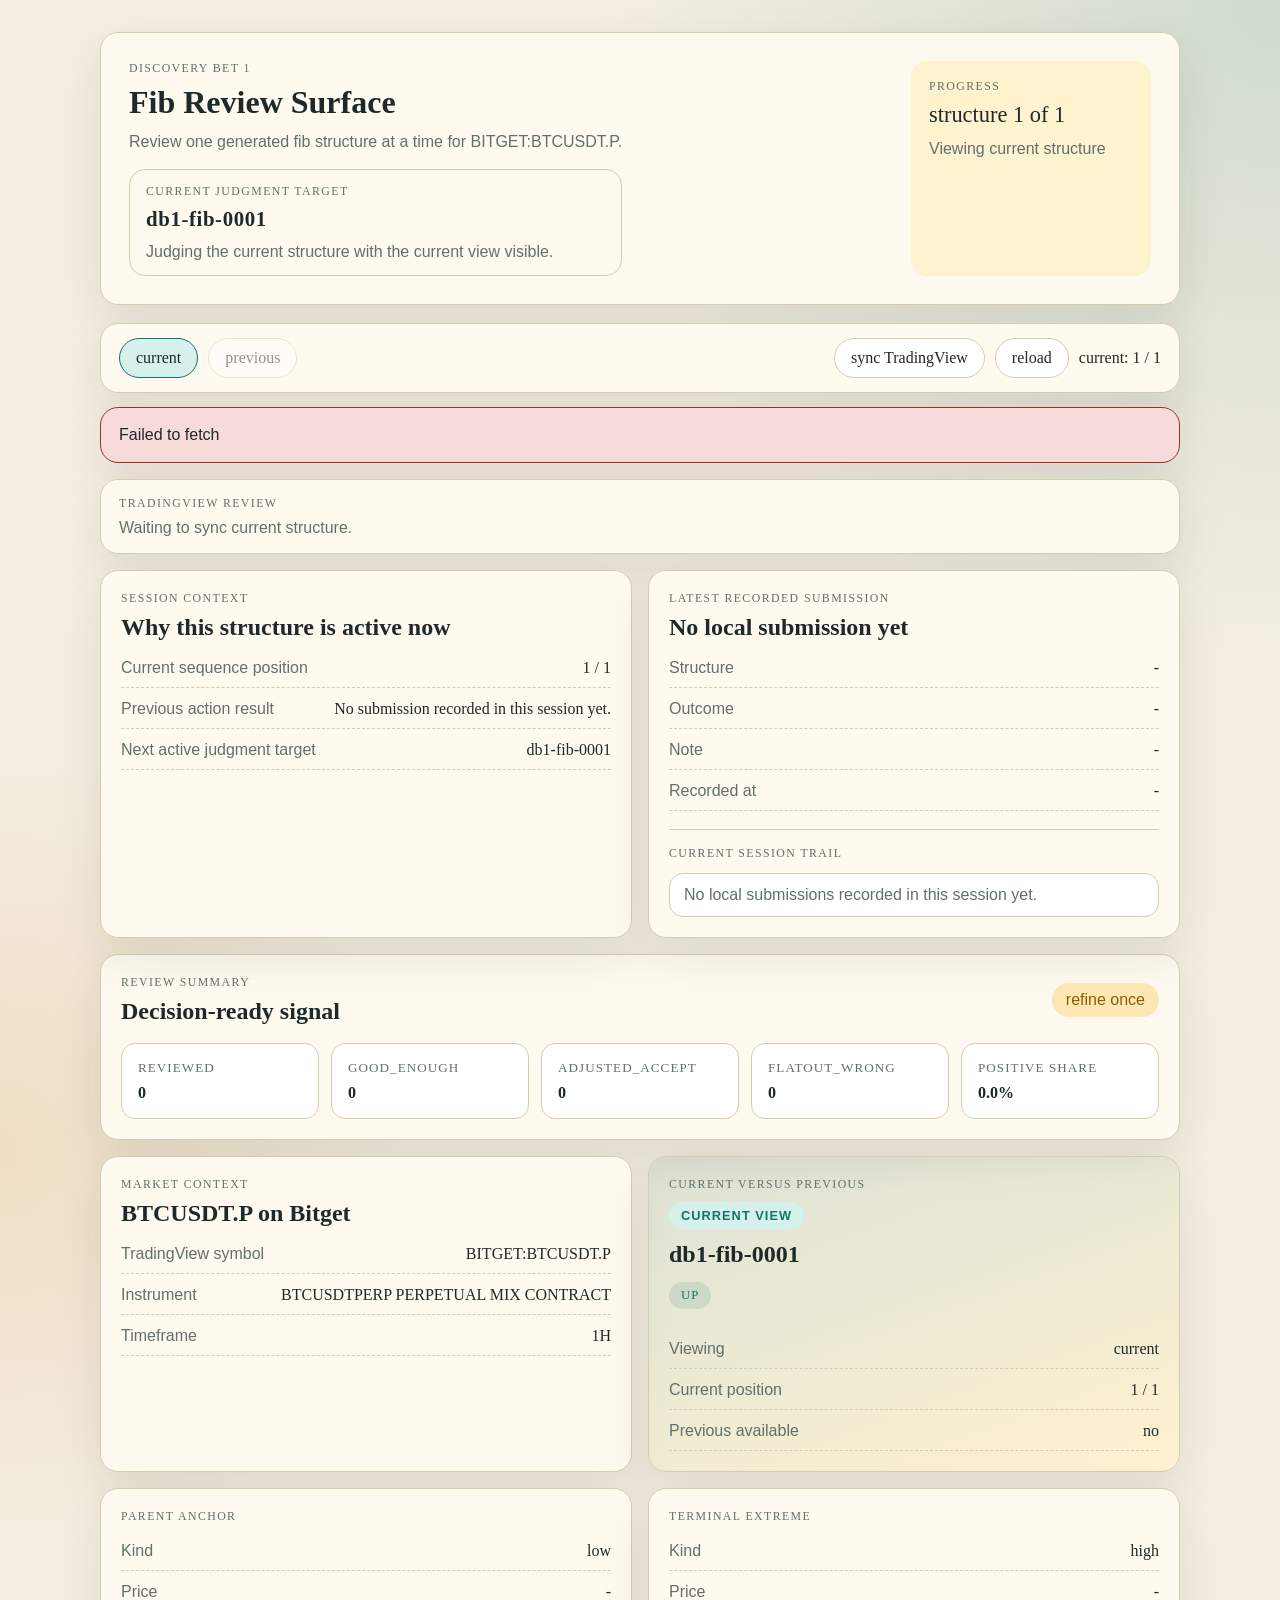
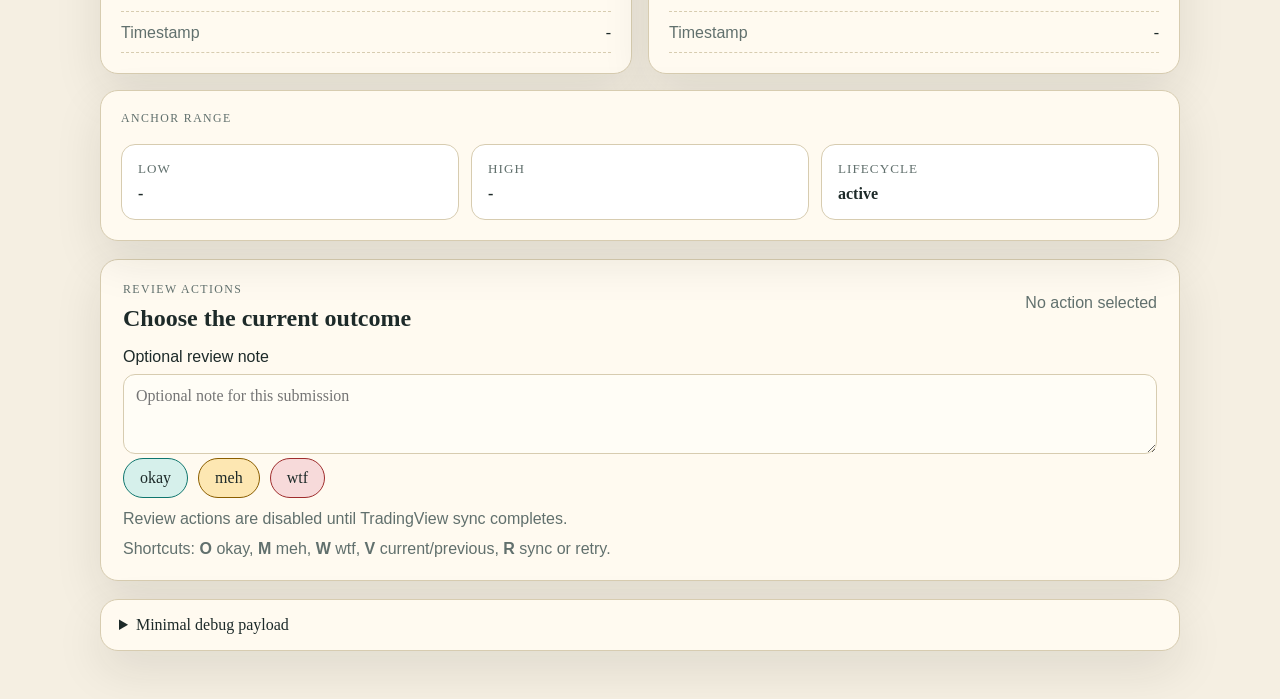
==== commit 58def4dc: "C9.W4: add reviewer confidence and auditability" ====
--- a/apps/ui/index.html
+++ b/apps/ui/index.html
@@ -56,6 +56,57 @@
         <p id="tradingview-status" class="sync-copy">Waiting to sync current structure.</p>
       </section>
 
+      <section class="session-confidence-strip">
+        <article class="summary-card session-context-card">
+          <p class="card-label">Session Context</p>
+          <h2>Why this structure is active now</h2>
+          <dl class="detail-list compact-detail-list">
+            <div>
+              <dt>Current sequence position</dt>
+              <dd id="session-sequence-position">1 / 1</dd>
+            </div>
+            <div>
+              <dt>Previous action result</dt>
+              <dd id="session-previous-action">No submission recorded in this session yet.</dd>
+            </div>
+            <div>
+              <dt>Next active judgment target</dt>
+              <dd id="session-next-target">db1-fib-0001</dd>
+            </div>
+          </dl>
+        </article>
+
+        <article class="summary-card session-audit-card">
+          <p class="card-label">Latest Recorded Submission</p>
+          <h2 id="latest-submission-heading">No local submission yet</h2>
+          <dl class="detail-list compact-detail-list">
+            <div>
+              <dt>Structure</dt>
+              <dd id="latest-submission-structure">-</dd>
+            </div>
+            <div>
+              <dt>Outcome</dt>
+              <dd id="latest-submission-outcome">-</dd>
+            </div>
+            <div>
+              <dt>Note</dt>
+              <dd id="latest-submission-note">-</dd>
+            </div>
+            <div>
+              <dt>Recorded at</dt>
+              <dd id="latest-submission-timestamp">-</dd>
+            </div>
+          </dl>
+
+          <div class="session-trail-block">
+            <p class="card-label">Current Session Trail</p>
+            <ul id="session-trail-list" class="session-trail-list">
+              <li class="session-trail-empty">No local submissions recorded in this session yet.</li>
+            </ul>
+          </div>
+        </article>
+      </section>
+
       <section class="summary-strip">
         <article class="summary-card review-summary-card">
           <div class="summary-header">
--- a/apps/ui/review-surface.css
+++ b/apps/ui/review-surface.css
@@ -200,6 +200,64 @@
   margin-bottom: 16px;
 }
 
+.session-confidence-strip {
+  display: grid;
+  grid-template-columns: repeat(2, minmax(0, 1fr));
+  gap: 16px;
+  margin-bottom: 16px;
+}
+
+.session-context-card,
+.session-audit-card {
+  padding: 20px;
+}
+
+.compact-detail-list {
+  gap: 10px;
+  margin-top: 14px;
+}
+
+.compact-detail-list div {
+  padding-bottom: 8px;
+}
+
+.session-trail-block {
+  margin-top: 18px;
+  padding-top: 16px;
+  border-top: 1px solid var(--line);
+}
+
+.session-trail-list {
+  margin: 12px 0 0;
+  padding: 0;
+  list-style: none;
+  display: grid;
+  gap: 10px;
+}
+
+.session-trail-item,
+.session-trail-empty {
+  padding: 12px 14px;
+  border-radius: 14px;
+  border: 1px solid var(--line);
+  background: #fff;
+}
+
+.session-trail-empty {
+  color: var(--muted);
+  font-family: "Trebuchet MS", sans-serif;
+}
+
+.session-trail-line {
+  margin: 0;
+  font-family: "Trebuchet MS", sans-serif;
+}
+
+.session-trail-line + .session-trail-line {
+  margin-top: 6px;
+  color: var(--muted);
+}
+
 .review-summary-card {
   padding: 20px;
 }
@@ -457,11 +515,16 @@
   .hero,
   .toolbar,
   .sync-banner,
+  .session-confidence-strip,
   .actions-header,
   .summary-header {
     flex-direction: column;
   }
 
+  .session-confidence-strip {
+    grid-template-columns: 1fr;
+  }
+
   .structure-grid {
     grid-template-columns: 1fr;
   }
